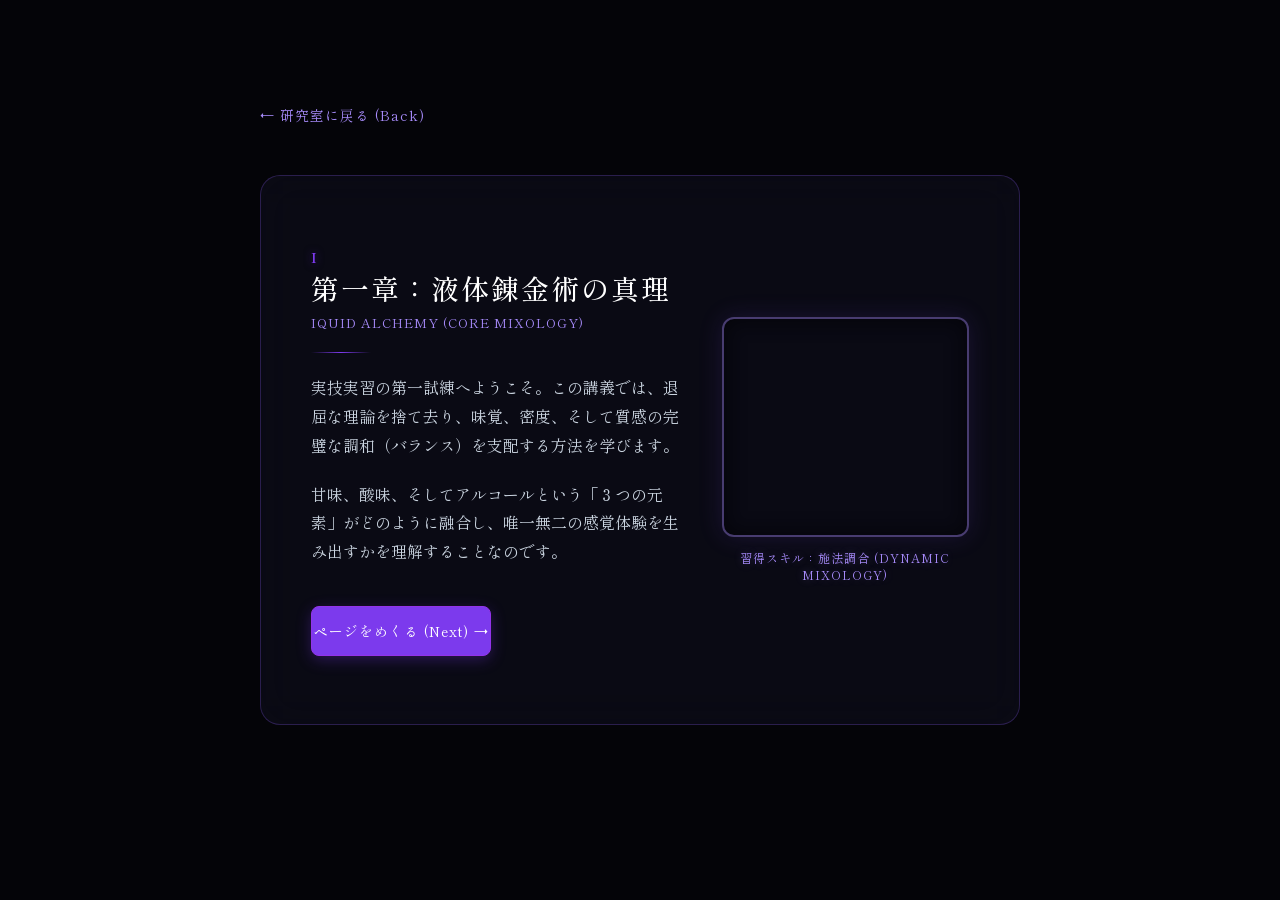
==== aula/aula.html @ bce1d1b7 "fix: corrige duplicação da função aceitarDestino e rota" ====
<!DOCTYPE html>
<html lang="ja">
<head>
    <meta charset="UTF-8">
    <meta name="viewport" content="width=device-width, initial-scale=1.0">
    <title>Aula 01: カクテルの基礎</title>
    <link rel="preconnect" href="https://fonts.googleapis.com">
    <link rel="preconnect" href="https://fonts.gstatic.com" crossorigin>
    <link href="https://fonts.googleapis.com/css2?family=Shippori+Mincho:wght@400;500;700&display=swap" rel="stylesheet">
    <link rel="stylesheet" href="aula.css">
</head>
<body>

    <audio id="somAmbiente" loop>
        <source src="/Alchemy-Lab/audio/coco-begins-his-journey.mp3" type="audio/mpeg">
    </audio>
    <audio id="somPagina">
        <source src="/Alchemy-Lab/audio/creatorshome-turn-a-page-336933.mp3" type="audio/mpeg">
    </audio>
    <audio id="somSorteio">
        <source src="/Alchemy-Lab/audio/freesound_community-073088_2d6-rolling-dice-37051.mp3" type="audio/mpeg">
    </audio>

    <div class="container-grimorio">
        <a href="/Alchemy-Lab//laboratorio.html" class="btn-voltar-lab">← 研究室に戻る (Back)</a>

        <div class="livro-recipiente">
            
            <div class="pagina-livro ativa" id="pag1">
                <div class="columna-esquerda">
                    <span class="numero-pagina">I</span>
                    <h2>第一章：液体錬金術の真理</h2>
                    <p class="subtitulo">iquid Alchemy (Core Mixology)</p>
                    <hr class="divisor-magico">
                    
                    <div class="texto-pagina">
                        <p>実技実習の第一試練へようこそ。この講義では、退屈な理論を捨て去り、味覚、密度、そして質感の完璧な調和（バランス）を支配する方法を学びます。</p>
                        <p>甘味、酸味、そしてアルコールという「３つの元素」がどのように融合し、唯一無二の感覚体験を生み出すかを理解することなのです。</p>
                    </div>
                    
                    <button class="btn-passar" onclick="avancarPagina('pag2')">ページをめくる (Next) →</button>
                </div>

                <div class="columna-direita">
                    <div class="moldura-habilidade">
                        <video autoplay loop muted playsinline class="video-previa-habilidade">
                            <source src="/Alchemy-Lab/audio/derramando.mp4" type="video/mp4">
                        </video>
                        <div class="brilho-moldura"></div>
                    </div>
                    <span class="legenda-habilidade">習得スキル：施法調合 (Dynamic Mixology)</span>
                </div>
            </div>

            <div class="pagina-livro" id="pag2">
                <div class="columna-esquerda">
                    <span class="numero-pagina">II</span>
                    <h2>第二章：運命の連帯</h2>
                    <p class="subtitulo">The Power of Cooperation</p>
                    <hr class="divisor-magico">
                    
                    <div class="texto-pagina">
                        <p>この試練をよりダイナミックにするため、錬金術はあなたに「協調」を求めます。**これより、全生徒を完全ランダムで２人または３人のチームに編成します！**</p>
                        <p>各チームには専用の錬成台（バンカダ）が与えられ、用意された霊薬のみを使って完全オリジナルのカクテルを創造しなければなりません。</p>
                        
                        <div class="painel-sorteio">
                            <div id="visorSorteio" class="status-sorteio">運命の選択：保留中 (Pending)</div>
                            <button id="btnSorteio" class="btn-secundario" onclick="executarSorteioMistico()">チームの魔力同調を開始する 🔮</button>
                        </div>
                    </div>
                    
                    <div class="botoes-navegacao">
                        <button class="btn-voltar" onclick="avancarPagina('pag1')">← 戻る (back)</button>
                        <button id="btnAvancarPag3" class="btn-passar" style="opacity: 0.3; pointer-events: none;" onclick="avancarPagina('pag3')">次へ進む (Avançar) →</button>
                    </div>
                </div>

                <div class="columna-direita">
                    <div class="moldura-habilidade">
                        <video autoplay loop muted playsinline class="video-previa-habilidade">
                            <source src="/Alchemy-Lab/audio/mexendo-gelo.mp4" type="video/mp4">
                        </video>
                        <div class="brilho-moldura"></div>
                    </div>
                    <span class="legenda-habilidade">システム：協調錬成 (Random Team Formation)</span>
                </div>
            </div>

            <div class="pagina-livro" id="pag3">
                <div class="columna-esquerda">
                    <span class="numero-pagina">III</span>
                    <h2>最終試練：審判の刻</h2>
                    <p class="subtitulo">The Great Judgment</p>
                    <hr class="divisor-magico">
                    
                    <div class="texto-pagina">
                        <p>調合時間が終了した後、すべてのチームが集結し、お互いの創造物を試飲して評価し合います。最終的な評決は、以下の３つの根源的基準に基づいて下されます：</p>
                        
                        <ul class="criterios-lista">
                            <li><strong>👅 味 (flavor)：</strong> 口の中に広がる完璧な調和。</li>
                            <li><strong>👃 香り (Aroma)：</strong> 感覚を刺激する第一印象の芳香。</li>
                            <li><strong>🎨 創造性 (Creativity)：</strong> 独創性と美的な視覚表現。</li>
                        </ul>
                        
                        <p class="alerta-magico">⚠️ <strong>黄金律 (The Golden Rule)：</strong> 今夜、最も優れた<strong>上位３組のカクテル</strong>を錬成したグループのみが、次の高位講義室への立ち入りを許されます！</p>
                    </div>
                    
                    <div class="botoes-navegacao">
                        <button class="btn-voltar" onclick="avancarPagina('pag2')">← 戻る (Back)</button>
                        <button class="btn-concluir" onclick="finalizarGrimorio()">試練開始 (Start Challenge) ⚔️</button>
                    </div>
                </div>

                <div class="columna-direita">
                    <div class="moldura-habilidade">
                        <video autoplay loop muted playsinline class="video-previa-habilidade">
                            <source src="/Alchemy-Lab/audio/coquetel.mp4" type="video/mp4">
                        </video>
                        <div class="brilho-moldura"></div>
                    </div>
                    <span class="legenda-habilidade">試練ルール：三極審判 (Three Criteria)</span>
                </div>
            </div>

        </div>
    </div>

    <script>
        const somAmbiente = document.getElementById("somAmbiente");
        const somPagina = document.getElementById("somPagina");
        const somSorteio = document.getElementById("somSorteio");

        window.onload = () => {
            if(somAmbiente) {
                somAmbiente.volume = 0.08;
                somAmbiente.play().catch(() => {});
            }
        };

        function avancarPagina(proximaPagId) {
            if (somPagina) {
                somPagina.currentTime = 0;
                somPagina.volume = 0.3;
                somPagina.play().catch(() => {});
            }

            document.querySelectorAll('.pagina-livro').forEach(pag => {
                pag.classList.remove('ativa');
            });
            document.getElementById(proximaPagId).classList.add('ativa');
        }

        function executarSorteioMistico() {
    const visor = document.getElementById("visorSorteio");
    const btn = document.getElementById("btnSorteio");
    const btnProximo = document.getElementById("btnAvancarPag3");
    
    if (somSorteio) {
        somSorteio.currentTime = 0;
        somSorteio.volume = 0.25;
        somSorteio.play().catch(() => {});
    }

    btn.style.pointerEvents = "none";
    btn.style.opacity = "0.5";
    
    let contador = 0;
    
    // Efeito visual de "computando e embaralhando" os números de 1 a 26
    const intervalo = setInterval(() => {
        // Gera números aleatórios de 1 a 26 apenas para efeito visual piscando na tela
        const n1 = Math.floor(Math.random() * 26) + 1;
        const n2 = Math.floor(Math.random() * 26) + 1;
        const n3 = Math.floor(Math.random() * 26) + 1;
        
        const telasVisuais = [
            `[ 🧙‍♂️ 魂の結合: ${n1}番 ⇄ ${n2}番 ]`,
            `[ 🔮 魔力計算: ${n1}番 ⇄ ${n2}番 ⇄ ${n3}番 ]`,
            `[ 🧪 チーム選定中... ]`,
            `[ 陣形構築: ${n2}番 ⇄ ${n3}番 ]`
        ];
        
        visor.innerText = telasVisuais[Math.floor(Math.random() * telasVisuais.length)];
        visor.style.color = "#7c3aed";
        contador++;
        
        if(contador > 15) { // Fim do suspense (cerca de 2 segundos)
            clearInterval(intervalo);
            
            // Lógica Real: Decide se o grupo do usuário será uma dupla (2) ou trio (3)
            const tamanhoDoGrupo = Math.random() > 0.5 ? 3 : 2;
            const numerosSorteados = [];
            
            // Sorteia números únicos de 1 a 26 para o grupo
            while(numerosSorteados.length < tamanhoDoGrupo) {
                const numeroAleatorio = Math.floor(Math.random() * 26) + 1;
                if(!numerosSorteados.includes(numeroAleatorio)) {
                    numerosSorteados.push(numeroAleatorio);
                }
            }
            
            // Formata a exibição final baseada no resultado (Dupla ou Trio)
            let resultadoTexto = "";
            if(tamanhoDoGrupo === 2) {
                resultadoTexto = `🔮 運命の二人（二人組）：${numerosSorteados[0]}番 ⇄ ${numerosSorteados[1]}番`;
            } else {
                resultadoTexto = `🔮 三位一体（三人組）：${numerosSorteados[0]}番 ⇄ ${numerosSorteados[1]}番 ⇄ ${numerosSorteados[2]}番`;
            }
            
            visor.innerText = resultadoTexto;
            visor.style.color = "#34d399"; // Verde de sucesso
            visor.style.textShadow = "0 0 10px rgba(52, 211, 153, 0.4)";
            
            // Libera o botão de avançar página
            btnProximo.style.opacity = "1";
            btnProximo.style.pointerEvents = "all";
        }
    }, 120);
}

        function finalizarGrimorio() {
            alert("錬成の準備を始めよ！己の錬成台（バンカダ）へ向かうがいい。");
            localStorage.setItem("aula1_concluida", "true");
            window.location.href = "/laboratorio/laboratorio.html"; 
        }
    </script>
</body>
</html>
---- aula/aula.css ----
/* ==========================================================================
   CONFIGURAÇÕES GERAIS DA TELA DA AULA
   ========================================================================== */
* {
    margin: 0;
    padding: 0;
    box-sizing: border-box;
}

body {
    width: 100%;
    height: 100vh;
    background: #040408; /* Um tom ligeiramente mais escuro que o laboratório */
    font-family: "Shippori Mincho", "Yu Mincho", "MS Mincho", serif;
    color: #e2e8f0;
    overflow: hidden;
    display: flex;
    justify-content: center;
    align-items: center;
}

/* CONTAINER PRINCIPAL CENTRALIZADO */
.container-grimorio {
    position: relative;
    width: 100%;
    max-width: 800px;
    padding: 20px;
    display: flex;
    flex-direction: column;
    align-items: center;
}

/* BOTÃO VOLTAR (DISCRETO NO TOPO) */
.btn-voltar-lab {
    position: absolute;
    top: -50px;
    left: 20px;
    color: #a78bfa;
    text-decoration: none;
    font-size: 14px;
    letter-spacing: 1px;
    transition: color 0.3s, transform 0.2s;
}

.btn-voltar-lab:hover {
    color: #c084fc;
    transform: translateX(-3px);
}
/* CONTAINER DE SORTEIO MÍSTICO */
.painel-sorteio {
    background: rgba(0, 0, 0, 0.3);
    border: 1px dashed rgba(124, 58, 237, 0.3);
    padding: 25px;
    border-radius: 12px;
    margin-top: 25px;
    display: flex;
    flex-direction: column;
    align-items: center;
    gap: 15px;
}

.status-sorteio {
    font-size: 16px;
    color: #a78bfa;
    letter-spacing: 1px;
    font-weight: 500;
    transition: all 0.3s;
}

.btn-secundario {
    background: transparent;
    border: 1px solid #7c3aed;
    color: #c084fc;
    padding: 12px 24px;
    font-family: "Shippori Mincho", serif;
    border-radius: 6px;
    cursor: pointer;
    font-size: 13px;
    letter-spacing: 1px;
    box-shadow: 0 0 10px rgba(124, 58, 237, 0.1);
    transition: all 0.3s;
}

.btn-secundario:hover {
    background: rgba(124, 58, 237, 0.1);
    box-shadow: 0 0 15px rgba(124, 58, 237, 0.3);
    transform: scale(1.02);
}
/* ==========================================================================
   ESTILIZAÇÃO DO GRIMÓRIO (O LIVRO)
   ========================================================================== */
.livro-recipiente {
    width: 100%;
    max-width: 1050px; /* Aumentamos um pouco a largura para caber o vídeo */
    min-height: 550px;
    background: rgba(13, 13, 25, 0.75);
    border: 1px solid rgba(139, 92, 246, 0.25);
    border-radius: 20px;
    backdrop-filter: blur(20px);
    padding: 40px 50px;
    display: flex;
}

/* CONTROLE DE EXIBIÇÃO DAS PÁGINAS */
.pagina-livro {
    display: none; /* Esconde por padrão */
    width: 100%;
    flex-direction: column;
    align-items: center;
    text-align: center;
}

/* Classe ativada pelo JavaScript para virar a página */
.pagina-livro.ativa {
    display: flex;
    flex-direction: row; /* Lado a lado */
    align-items: center;
    justify-content: space-between;
    gap: 40px;
    width: 100%;
}

/* NUMERAÇÃO ROMANA NO TOPO */
.numero-pagina {
    font-size: 14px;
    color: #7c3aed;
    letter-spacing: 2px;
    margin-bottom: 10px;
    font-weight: bold;
    text-shadow: 0 0 8px rgba(124, 58, 237, 0.5);
}

.columna-esquerda {
    flex: 1.2;
    text-align: left; /* Texto alinhado a esquerda fica mais elegante com vídeo ao lado */
}
.columna-esquerda .divisor-magico {
    margin: 20px 0; /* Alinha o divisor à esquerda */
}
.columna-direita {
    flex: 0.8;
    display: flex;
    flex-direction: column;
    align-items: center;
    justify-content: center;
}

.moldura-habilidade {
    position: relative;
    width: 100%;
    max-width: 340px;
    height: 220px;
    border-radius: 12px;
    border: 2px solid rgba(167, 139, 250, 0.4);
    box-shadow: 0 0 25px rgba(139, 92, 246, 0.15), inset 0 0 20px rgba(0,0,0,0.6);
    overflow: hidden;
}

.video-previa-habilidade {
    width: 100%;
    height: 100%;
    object-fit: cover; /* Faz o vídeo preencher a moldura perfeitamente */
    opacity: 0.85;
    transition: opacity 0.3s;
}

.moldura-habilidade:hover .video-previa-habilidade {
    opacity: 1; /* Brilha mais ao passar o mouse */
}

/* Legenda abaixo do vídeo */
.legenda-habilidade {
    margin-top: 12px;
    font-size: 12px;
    color: #a78bfa;
    letter-spacing: 1px;
    text-transform: uppercase;
    text-shadow: 0 0 8px rgba(167, 139, 250, 0.3);
}

/* TÍTULOS E SUBTÍTULOS MÍSTICOS */
.pagina-livro h2 {
    font-size: 28px;
    font-weight: 500;
    letter-spacing: 2px;
    color: #ffffff;
    margin-bottom: 5px;
}

.subtitulo {
    font-size: 13px;
    color: #a78bfa;
    letter-spacing: 1px;
    text-transform: uppercase;
}

/* DIVISOR DE PÁGINA ESTILIZADO */
.divisor-magico {
    width: 60px;
    border: 0;
    height: 1px;
    background: linear-gradient(to right, transparent, #7c3aed, transparent);
    margin: 25px 0;
}

/* BLOCO DE TEXTO NARRATIVO */
.texto-pagina {
    font-size: 16px;
    line-height: 1.8;
    color: #cbd5e1;
    max-width: 620px;
    margin-bottom: 40px;
}

.texto-pagina p {
    margin-bottom: 20px;
}

.texto-pagina strong {
    color: #f43f5e; /* Destaca palavras cruciais como a regra de trios */
}

/* ESTRUTURA DOS CRITÉRIOS DE AVALIAÇÃO */
.criterios-lista {
    list-style: none;
    text-align: left;
    max-width: 400px;
    margin: 25px auto;
    padding-left: 10px;
}

.criterios-lista li {
    font-size: 15px;
    margin-bottom: 12px;
    color: #94a3b8;
}

.criterios-lista strong {
    color: #34d399; /* Verde neon para os critérios de sucesso */
}

/* CAIXA DE AVISO (REGRA DE OURO) */
.alerta-magico {
    background: rgba(244, 63, 94, 0.05);
    border: 1px solid rgba(244, 63, 94, 0.15);
    padding: 15px 20px;
    border-radius: 8px;
    font-size: 14px;
    margin-top: 30px;
    border-left: 3px solid #f43f5e;
}

/* ==========================================================================
   SISTEMA DE BOTÕES DO GRIMÓRIO
   ========================================================================== */
.botoes-navegacao {
    display: flex;
    gap: 20px;
    width: 100%;
    justify-content: center;
}

/* BOTÃO PADRÃO PARA AVANÇAR */
.btn-passar, .btn-concluir, .btn-voltar {
    height: 50px;
    border-radius: 8px;
    font-size: 14px;
    cursor: pointer;
    outline: none;
    font-family: "Shippori Mincho", serif;
    letter-spacing: 1px;
    transition: all 0.3s cubic-bezier(0.2, 0.8, 0.2, 1);
}

.btn-passar {
    width: 180px;
    background: #7c3aed;
    border: 1px solid #9333ea;
    color: white;
    box-shadow: 0 4px 15px rgba(124, 58, 237, 0.3);
}

.btn-passar:hover {
    background: #6d28d9;
    transform: translateY(-2px);
    box-shadow: 0 6px 20px rgba(124, 58, 237, 0.45);
}

/* BOTÃO DE RETROCEDER PÁGINA */
.btn-voltar {
    width: 130px;
    background: transparent;
    border: 1px solid rgba(148, 163, 184, 0.3);
    color: #94a3b8;
}

.btn-voltar:hover {
    background: rgba(255, 255, 255, 0.03);
    color: white;
    border-color: rgba(255, 255, 255, 0.3);
}

/* BOTÃO FINAL DE SUBMISSÃO (DESAFIO) */
.btn-concluir {
    width: 220px;
    background: #10b981; /* Verde esmeralda para ativação */
    border: 1px solid #059669;
    color: white;
    font-weight: bold;
    box-shadow: 0 4px 15px rgba(16, 185, 129, 0.3);
}

.btn-concluir:hover {
    background: #059669;
    transform: translateY(-2px);
    box-shadow: 0 6px 20px rgba(16, 185, 129, 0.5);
}

/* ==========================================================================
   ANIMAÇÃO MÍSTICA DE TRANSIÇÃO (FADE IN + SLIDE)
   ========================================================================== */
@keyframes virarPagina {
    from {
        opacity: 0;
        transform: translateY(10px) scale(0.99);
    }
    to {
        opacity: 1;
        transform: translateY(0) scale(1);
    }
}
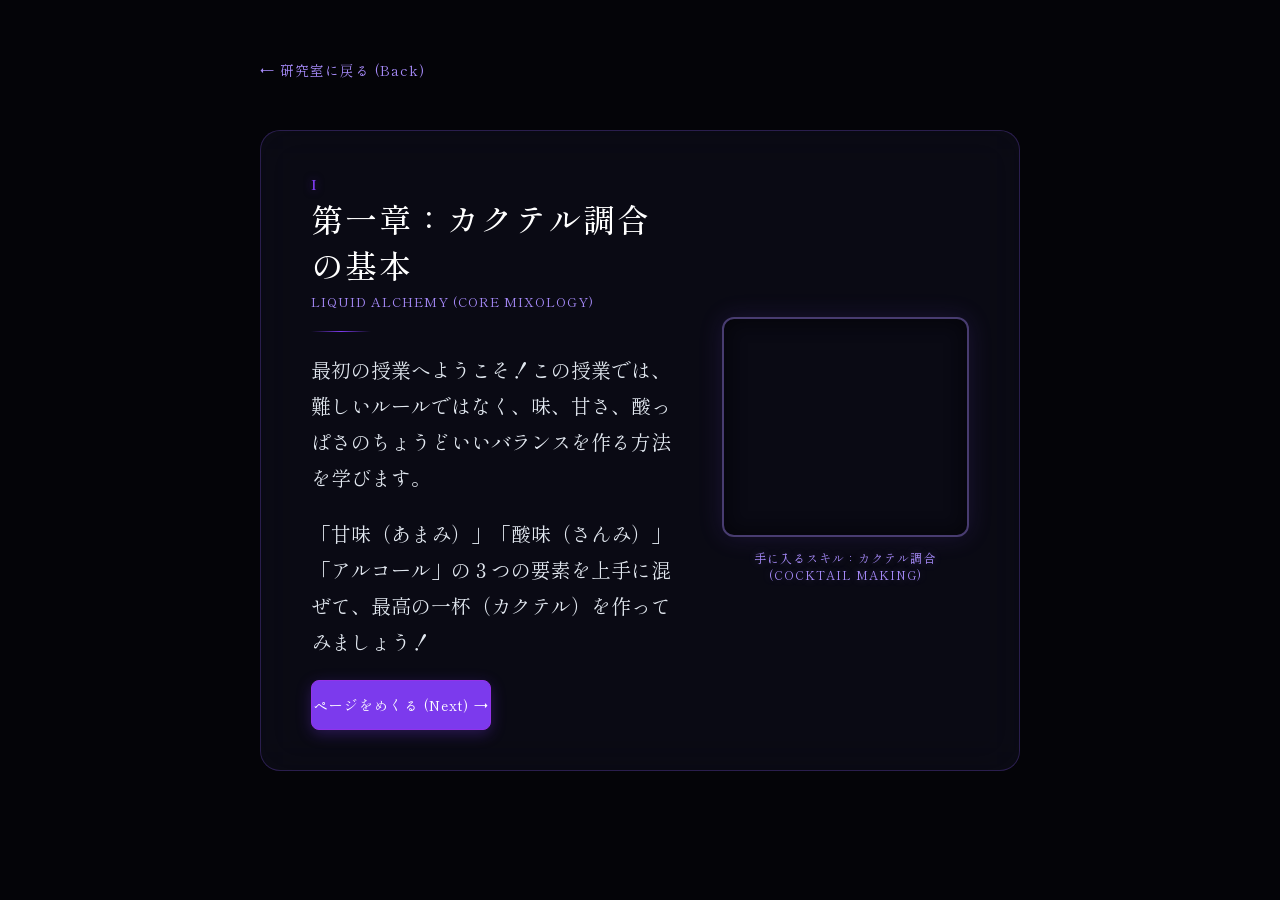
==== commit 34dab7d9: "fix: corrige duplicação da função aceitarDestino e rota" ====
--- a/aula/aula.html
+++ b/aula/aula.html
@@ -12,30 +12,31 @@
 <body>
 
     <audio id="somAmbiente" loop>
-        <source src="/Alchemy-Lab/audio/coco-begins-his-journey.mp3" type="audio/mpeg">
+        <source src="universfield-a-calm-ambient-atmosphere-158464.mp3" type="audio/mpeg">
     </audio>
     <audio id="somPagina">
-        <source src="/Alchemy-Lab/audio/creatorshome-turn-a-page-336933.mp3" type="audio/mpeg">
+        <source src="creatorshome-turn-a-page-336933.mp3" type="audio/mpeg">
     </audio>
     <audio id="somSorteio">
-        <source src="/Alchemy-Lab/audio/freesound_community-073088_2d6-rolling-dice-37051.mp3" type="audio/mpeg">
+        <source src="freesound_community-073088_2d6-rolling-dice-37051.mp3" type="audio/mpeg">
     </audio>
 
     <div class="container-grimorio">
-        <a href="/Alchemy-Lab//laboratorio.html" class="btn-voltar-lab">← 研究室に戻る (Back)</a>
+        <a href="../laboratorio/laboratorio.html" class="btn-voltar-lab">← 研究室に戻る (Back)</a>
 
         <div class="livro-recipiente">
             
+            <!-- PAGINA 1 -->
             <div class="pagina-livro ativa" id="pag1">
                 <div class="columna-esquerda">
                     <span class="numero-pagina">I</span>
-                    <h2>第一章：液体錬金術の真理</h2>
-                    <p class="subtitulo">iquid Alchemy (Core Mixology)</p>
+                    <h2>第一章：カクテル調合の基本</h2>
+                    <p class="subtitulo">Liquid Alchemy (Core Mixology)</p>
                     <hr class="divisor-magico">
                     
                     <div class="texto-pagina">
-                        <p>実技実習の第一試練へようこそ。この講義では、退屈な理論を捨て去り、味覚、密度、そして質感の完璧な調和（バランス）を支配する方法を学びます。</p>
-                        <p>甘味、酸味、そしてアルコールという「３つの元素」がどのように融合し、唯一無二の感覚体験を生み出すかを理解することなのです。</p>
+                        <p>最初の授業へようこそ！この授業では、難しいルールではなく、味、甘さ、酸っぱさのちょうどいいバランスを作る方法を学びます。</p>
+                        <p>「甘味（あまみ）」「酸味（さんみ）」「アルコール」の３つの要素を上手に混ぜて、最高の一杯（カクテル）を作ってみましょう！</p>
                     </div>
                     
                     <button class="btn-passar" onclick="avancarPagina('pag2')">ページをめくる (Next) →</button>
@@ -44,65 +45,78 @@
                 <div class="columna-direita">
                     <div class="moldura-habilidade">
                         <video autoplay loop muted playsinline class="video-previa-habilidade">
-                            <source src="/Alchemy-Lab/audio/derramando.mp4" type="video/mp4">
+                            <source src="derramando.mp4" type="video/mp4">
                         </video>
                         <div class="brilho-moldura"></div>
                     </div>
-                    <span class="legenda-habilidade">習得スキル：施法調合 (Dynamic Mixology)</span>
+                    <span class="legenda-habilidade">手に入るスキル：カクテル調合 (Cocktail Making)</span>
                 </div>
             </div>
 
+            <!-- PAGINA 2 (SORTEIO + QUIZ) -->
             <div class="pagina-livro" id="pag2">
                 <div class="columna-esquerda">
                     <span class="numero-pagina">II</span>
-                    <h2>第二章：運命の連帯</h2>
+                    <h2>第二章：チームの決定とミニクイズ</h2>
                     <p class="subtitulo">The Power of Cooperation</p>
                     <hr class="divisor-magico">
                     
                     <div class="texto-pagina">
-                        <p>この試練をよりダイナミックにするため、錬金術はあなたに「協調」を求めます。**これより、全生徒を完全ランダムで２人または３人のチームに編成します！**</p>
-                        <p>各チームには専用の錬成台（バンカダ）が与えられ、用意された霊薬のみを使って完全オリジナルのカクテルを創造しなければなりません。</p>
+                        <p>今回の授業を楽しくするために、みんなで協力しましょう！**これから、ランダムで2人または3人のチームを作ります！**</p>
+                        <p>チームで協力して、準備された材料（ざいりょう）だけを使って、オリジナルのカクテルを作ってください。</p>
                         
-                        <div class="painel-sorteio">
-                            <div id="visorSorteio" class="status-sorteio">運命の選択：保留中 (Pending)</div>
-                            <button id="btnSorteio" class="btn-secundario" onclick="executarSorteioMistico()">チームの魔力同調を開始する 🔮</button>
+                        <!-- Painel de Sorteio -->
+                        <div class="painel-sorteio" id="painelSorteio">
+                            <div id="visorSorteio" class="status-sorteio">運命の選択：ボタンを押してください</div>
+                            <button id="btnSorteio" class="btn-secundario" onclick="executarSorteioMistico()">チームを決める 🔮</button>
                         </div>
-                    </div>
-                    
-                    <div class="botoes-navegacao">
+
+                        <!-- Painel do Quiz (Inicia Escondido) -->
+                        <div id="painelQuiz" class="painel-sorteio" style="display: none; margin-top: 15px; text-align: left; background: rgba(0,0,0,0.2); padding: 15px; border-radius: 8px;">
+                            <h3 style="color: #7c3aed; margin-top: 0; font-size: 1.1rem;">🧪 チーム魔力テスト (Mini Quiz)</h3>
+                            <div id="containerQuestao">
+                                <p id="textoPergunta" style="font-weight: bold; margin-bottom: 10px;"></p>
+                                <div id="opcoesResposta" style="display: flex; flex-direction: column; gap: 8px;"></div>
+                            </div>
+                            <div id="resultadoQuiz" style="margin-top: 10px; font-weight: bold; text-align: center;"></div>
+                        </div>
+                    </div>
+                    
+                    <div class="botoes-navegacao" style="margin-top: 15px;">
                         <button class="btn-voltar" onclick="avancarPagina('pag1')">← 戻る (back)</button>
-                        <button id="btnAvancarPag3" class="btn-passar" style="opacity: 0.3; pointer-events: none;" onclick="avancarPagina('pag3')">次へ進む (Avançar) →</button>
+                        <button id="btnAvancarPag3" class="btn-passar" style="opacity: 0.3; pointer-events: none;" onclick="avancarPagina('pag3')">次へ進む (Next) →</button>
                     </div>
                 </div>
 
                 <div class="columna-direita">
                     <div class="moldura-habilidade">
                         <video autoplay loop muted playsinline class="video-previa-habilidade">
-                            <source src="/Alchemy-Lab/audio/mexendo-gelo.mp4" type="video/mp4">
+                            <source src="mexendo-gelo.mp4" type="video/mp4">
                         </video>
                         <div class="brilho-moldura"></div>
                     </div>
-                    <span class="legenda-habilidade">システム：協調錬成 (Random Team Formation)</span>
+                    <span class="legenda-habilidade">システム：チーム決め (Random Team)</span>
                 </div>
             </div>
 
+            <!-- PAGINA 3 -->
             <div class="pagina-livro" id="pag3">
                 <div class="columna-esquerda">
                     <span class="numero-pagina">III</span>
-                    <h2>最終試練：審判の刻</h2>
+                    <h2>最終試練：みんなで評価する</h2>
                     <p class="subtitulo">The Great Judgment</p>
                     <hr class="divisor-magico">
                     
                     <div class="texto-pagina">
-                        <p>調合時間が終了した後、すべてのチームが集結し、お互いの創造物を試飲して評価し合います。最終的な評決は、以下の３つの根源的基準に基づいて下されます：</p>
+                        <p>カクテルを作ったあと、みんなで飲み比べて、お互いに評価（ひょうか）します。ポイントは次の３つです：</p>
                         
                         <ul class="criterios-lista">
-                            <li><strong>👅 味 (flavor)：</strong> 口の中に広がる完璧な調和。</li>
-                            <li><strong>👃 香り (Aroma)：</strong> 感覚を刺激する第一印象の芳香。</li>
-                            <li><strong>🎨 創造性 (Creativity)：</strong> 独創性と美的な視覚表現。</li>
+                            <li><strong>👅 味 (Taste)：</strong> ちょうどいい甘さとおいしさ。</li>
+                            <li><strong>👃 香り (Aroma)：</strong> 食欲をそそる良い匂い。</li>
+                            <li><strong>🎨 見た目 (Look)：</strong> きれいで面白い見た目。</li>
                         </ul>
                         
-                        <p class="alerta-magico">⚠️ <strong>黄金律 (The Golden Rule)：</strong> 今夜、最も優れた<strong>上位３組のカクテル</strong>を錬成したグループのみが、次の高位講義室への立ち入りを許されます！</p>
+                        <p class="alerta-magico" style="font-size: 0.9rem;">⚠️ <strong>ルール：</strong> 今日、一番素晴らしいカクテルを作った上位3チームが、次のステップに進むことができます！</p>
                     </div>
                     
                     <div class="botoes-navegacao">
@@ -114,11 +128,11 @@
                 <div class="columna-direita">
                     <div class="moldura-habilidade">
                         <video autoplay loop muted playsinline class="video-previa-habilidade">
-                            <source src="/Alchemy-Lab/audio/coquetel.mp4" type="video/mp4">
+                            <source src="coquetel.mp4" type="video/mp4">
                         </video>
                         <div class="brilho-moldura"></div>
                     </div>
-                    <span class="legenda-habilidade">試練ルール：三極審判 (Three Criteria)</span>
+                    <span class="legenda-habilidade">試練ルール：3つの評価ポイント</span>
                 </div>
             </div>
 
@@ -149,79 +163,171 @@
             });
             document.getElementById(proximaPagId).classList.add('ativa');
         }
-
+// --- SISTEMA DE QUIZ ---
+        let perguntaAtual = 0;
+        let acertos = 0;
+
+        const perguntasQuiz = [
+            {
+                q: "Q1: カクテルのベース（Base）とは何のこと？",
+                options: ["氷のこと", "主役（メイン）になるお酒", "使うコップ（グラス）"],
+                correct: 1
+            },
+            {
+                q: "Q2: お酒とジュースを混ぜるために使う、カクテルの道具はどれ？",
+                options: ["シェーカー", "大きいスプーン", "ストロー"],
+                correct: 0
+            },
+            {
+                q: "Q3: カクテルを冷たくするために、最初にグラスに入れるものは？",
+                options: ["お湯", "塩", "氷"],
+                correct: 2
+            }
+        ];
+
+        // 1. Criamos a função verificarResposta primeiro
+        window.verificarResposta = function(escolha) {
+            if (escolha === perguntasQuiz[perguntaAtual].correct) {
+                acertos++;
+            }
+            perguntaAtual++;
+            mostrarProximaPergunta();
+        }
+
+        // 2. Depois criamos a função que renderiza as perguntas na tela
+        window.mostrarProximaPergunta = function() {
+            const container = document.getElementById("containerQuestao");
+            const textoPerg = document.getElementById("textoPergunta");
+            const divOpcoes = document.getElementById("opcoesResposta");
+
+            if (perguntaAtual < perguntasQuiz.length) {
+                const dados = perguntasQuiz[perguntaAtual];
+                textoPerg.innerText = dados.q;
+                divOpcoes.innerHTML = "";
+
+                dados.options.forEach((opt, idx) => {
+                    const btnOpt = document.createElement("button");
+                    btnOpt.innerText = opt;
+                    btnOpt.className = "btn-secundario";
+                    btnOpt.style.width = "100%";
+                    btnOpt.style.margin = "2px 0";
+                    btnOpt.style.fontSize = "0.9rem";
+                    btnOpt.style.padding = "6px";
+                    
+                    // Associamos a função que agora já está declarada e visível globalmente
+                    btnOpt.onclick = () => verificarResposta(idx);
+                    
+                    divOpcoes.appendChild(btnOpt);
+                });
+            } else {
+                // Fim do Quiz
+                container.style.display = "none";
+                const resultado = document.getElementById("resultadoQuiz");
+                
+                // Calcula bônus: 1 acerto = 11%, 2 = 22%, 3 = 33%
+                let bonus = 0;
+                if (acertos === 1) bonus = 11;
+                if (acertos === 2) bonus = 22;
+                if (acertos === 3) bonus = 33;
+
+                // SALVA O BÔNUS NO LOCALSTORAGE PARA O LAB CONSEGUIR LER
+                localStorage.setItem("bonus_quiz_aula1", bonus.toString());
+
+                resultado.innerHTML = `
+                    <p style="color: #34d399; margin: 5px 0;">✨ クイズ終了！正解数: ${acertos}/${perguntasQuiz.length}</p>
+                    <p style="color: #7c3aed; font-size: 1.1rem; text-shadow: 0 0 5px rgba(124,58,237,0.3)">
+                        🔥 チームの魔力同調率がアップした！
+                    </p>
+                `;
+
+                // Libera o botão de avançar de vez
+                const btnProximo = document.getElementById("btnAvancarPag3");
+                btnProximo.style.opacity = "1";
+                btnProximo.style.pointerEvents = "all";
+            }
+        }
+        // --- SORTEIO MÍSTICO ---
         function executarSorteioMistico() {
-    const visor = document.getElementById("visorSorteio");
-    const btn = document.getElementById("btnSorteio");
-    const btnProximo = document.getElementById("btnAvancarPag3");
-    
-    if (somSorteio) {
-        somSorteio.currentTime = 0;
-        somSorteio.volume = 0.25;
-        somSorteio.play().catch(() => {});
-    }
-
-    btn.style.pointerEvents = "none";
-    btn.style.opacity = "0.5";
-    
-    let contador = 0;
-    
-    // Efeito visual de "computando e embaralhando" os números de 1 a 26
-    const intervalo = setInterval(() => {
-        // Gera números aleatórios de 1 a 26 apenas para efeito visual piscando na tela
-        const n1 = Math.floor(Math.random() * 26) + 1;
-        const n2 = Math.floor(Math.random() * 26) + 1;
-        const n3 = Math.floor(Math.random() * 26) + 1;
-        
-        const telasVisuais = [
-            `[ 🧙‍♂️ 魂の結合: ${n1}番 ⇄ ${n2}番 ]`,
-            `[ 🔮 魔力計算: ${n1}番 ⇄ ${n2}番 ⇄ ${n3}番 ]`,
-            `[ 🧪 チーム選定中... ]`,
-            `[ 陣形構築: ${n2}番 ⇄ ${n3}番 ]`
-        ];
-        
-        visor.innerText = telasVisuais[Math.floor(Math.random() * telasVisuais.length)];
-        visor.style.color = "#7c3aed";
-        contador++;
-        
-        if(contador > 15) { // Fim do suspense (cerca de 2 segundos)
-            clearInterval(intervalo);
-            
-            // Lógica Real: Decide se o grupo do usuário será uma dupla (2) ou trio (3)
-            const tamanhoDoGrupo = Math.random() > 0.5 ? 3 : 2;
-            const numerosSorteados = [];
-            
-            // Sorteia números únicos de 1 a 26 para o grupo
-            while(numerosSorteados.length < tamanhoDoGrupo) {
-                const numeroAleatorio = Math.floor(Math.random() * 26) + 1;
-                if(!numerosSorteados.includes(numeroAleatorio)) {
-                    numerosSorteados.push(numeroAleatorio);
+            const visor = document.getElementById("visorSorteio");
+            const btn = document.getElementById("btnSorteio");
+            
+            if (somSorteio) {
+                somSorteio.currentTime = 0;
+                somSorteio.volume = 0.25;
+                somSorteio.play().catch(() => {});
+            }
+
+            btn.style.pointerEvents = "none";
+            btn.style.opacity = "0.5";
+            
+            let contador = 0;
+            
+            const intervalo = setInterval(() => {
+                const n1 = Math.floor(Math.random() * 26) + 1;
+                const n2 = Math.floor(Math.random() * 26) + 1;
+                const n3 = Math.floor(Math.random() * 26) + 1;
+                
+                const telasVisuais = [
+                    `[ 🧙‍♂️ メンバーを 選んでいます... ]`,
+                    `[ 🔮 魔力チェック: ${n1}番 ⇄ ${n2}番 ]`,
+                    `[ 🧪 チームを 作っています... ]`
+                ];
+                
+                visor.innerText = telasVisuais[Math.floor(Math.random() * telasVisuais.length)];
+                visor.style.color = "#7c3aed";
+                contador++;
+                
+                if(contador > 15) { 
+                    clearInterval(intervalo);
+                    
+                    const tamanhoDoGrupo = Math.random() > 0.5 ? 3 : 2;
+                    const numerosSorteados = [];
+                    
+                    while(numerosSorteados.length < tamanhoDoGrupo) {
+                        const numeroAleatorio = Math.floor(Math.random() * 26) + 1;
+                        if(!numerosSorteados.includes(numeroAleatorio)) {
+                            numerosSorteados.push(numeroAleatorio);
+                        }
+                    }
+                    
+                    let resultadoTexto = "";
+                    if(tamanhoDoGrupo === 2) {
+                        resultadoTexto = `🔮 運命のペア（2人組）：${numerosSorteados[0]}番 ⇄ ${numerosSorteados[1]}番`;
+                    } else {
+                        resultadoTexto = `🔮 運命のトリオ（3人組）：${numerosSorteados[0]}番 ⇄ ${numerosSorteados[1]}番 ⇄ ${numerosSorteados[2]}番`;
+                    }
+                    
+                    visor.innerText = resultadoTexto;
+                    visor.style.color = "#34d399"; 
+                    visor.style.textShadow = "0 0 10px rgba(52, 211, 153, 0.4)";
+                    
+                    // Esconde botão de sorteio e abre o painel do Quiz!
+                    btn.style.display = "none";
+                    document.getElementById("painelQuiz").style.display = "block";
+                    mostrarProximaPergunta();
                 }
-            }
-            
-            // Formata a exibição final baseada no resultado (Dupla ou Trio)
-            let resultadoTexto = "";
-            if(tamanhoDoGrupo === 2) {
-                resultadoTexto = `🔮 運命の二人（二人組）：${numerosSorteados[0]}番 ⇄ ${numerosSorteados[1]}番`;
-            } else {
-                resultadoTexto = `🔮 三位一体（三人組）：${numerosSorteados[0]}番 ⇄ ${numerosSorteados[1]}番 ⇄ ${numerosSorteados[2]}番`;
-            }
-            
-            visor.innerText = resultadoTexto;
-            visor.style.color = "#34d399"; // Verde de sucesso
-            visor.style.textShadow = "0 0 10px rgba(52, 211, 153, 0.4)";
-            
-            // Libera o botão de avançar página
-            btnProximo.style.opacity = "1";
-            btnProximo.style.pointerEvents = "all";
-        }
-    }, 120);
-}
-
+            }, 120);
+        }
+
+        // --- FINALIZAR GRIMÓRIO ---
         function finalizarGrimorio() {
             alert("錬成の準備を始めよ！己の錬成台（バンカダ）へ向かうがいい。");
+            
             localStorage.setItem("aula1_concluida", "true");
-            window.location.href = "/laboratorio/laboratorio.html"; 
+            
+            // Pausa as mídias para evitar travamentos
+            document.querySelectorAll('audio, video').forEach(media => {
+                media.pause();
+                media.src = "";
+                media.load();
+            });
+
+            const urlDestino = "../laboratorio/laboratorio.html";
+            window.location.href = urlDestino; 
+            
+            setTimeout(() => {
+                window.location.replace(urlDestino);
+            }, 100);
         }
     </script>
 </body>
--- a/aula/aula.css
+++ b/aula/aula.css
@@ -46,6 +46,7 @@
     color: #c084fc;
     transform: translateX(-3px);
 }
+
 /* CONTAINER DE SORTEIO MÍSTICO */
 .painel-sorteio {
     background: rgba(0, 0, 0, 0.3);
@@ -86,6 +87,7 @@
     box-shadow: 0 0 15px rgba(124, 58, 237, 0.3);
     transform: scale(1.02);
 }
+
 /* ==========================================================================
    ESTILIZAÇÃO DO GRIMÓRIO (O LIVRO)
    ========================================================================== */
@@ -134,9 +136,11 @@
     flex: 1.2;
     text-align: left; /* Texto alinhado a esquerda fica mais elegante com vídeo ao lado */
 }
+
 .columna-esquerda .divisor-magico {
     margin: 20px 0; /* Alinha o divisor à esquerda */
 }
+
 .columna-direita {
     flex: 0.8;
     display: flex;
@@ -180,7 +184,7 @@
 
 /* TÍTULOS E SUBTÍTULOS MÍSTICOS */
 .pagina-livro h2 {
-    font-size: 28px;
+    font-size: 32px; /* Aumentado para melhor legibilidade */
     font-weight: 500;
     letter-spacing: 2px;
     color: #ffffff;
@@ -204,15 +208,9 @@
 }
 
 /* BLOCO DE TEXTO NARRATIVO */
-.texto-pagina {
-    font-size: 16px;
-    line-height: 1.8;
-    color: #cbd5e1;
-    max-width: 620px;
-    margin-bottom: 40px;
-}
-
 .texto-pagina p {
+    font-size: 1.25rem !important; /* Aumentado para fácil leitura N3 */
+    line-height: 1.8; /* Mais espaçamento */
     margin-bottom: 20px;
 }
 
@@ -224,13 +222,13 @@
 .criterios-lista {
     list-style: none;
     text-align: left;
-    max-width: 400px;
-    margin: 25px auto;
+    max-width: 450px;
+    margin: 25px 0;
     padding-left: 10px;
 }
 
 .criterios-lista li {
-    font-size: 15px;
+    font-size: 1.15rem !important; /* Aumentado para acessibilidade */
     margin-bottom: 12px;
     color: #94a3b8;
 }
@@ -245,9 +243,10 @@
     border: 1px solid rgba(244, 63, 94, 0.15);
     padding: 15px 20px;
     border-radius: 8px;
-    font-size: 14px;
+    font-size: 1.05rem !important; /* Aumentado */
     margin-top: 30px;
     border-left: 3px solid #f43f5e;
+    line-height: 1.6;
 }
 
 /* ==========================================================================
@@ -314,6 +313,45 @@
     background: #059669;
     transform: translateY(-2px);
     box-shadow: 0 6px 20px rgba(16, 185, 129, 0.5);
+}
+
+/* ==========================================================================
+   ESTILOS ADICIONAIS EXCLUSIVOS DO MINI QUIZ (O QUE ESTAVA FALTANDO!)
+   ========================================================================== */
+#painelQuiz {
+    animation: virarPagina 0.4s ease-out;
+}
+
+#textoPergunta {
+    font-size: 1.25rem !important; /* Pergunta em destaque */
+    color: #ffffff;
+    font-weight: 500;
+    margin-bottom: 15px;
+}
+
+#opcoesResposta button {
+    font-size: 1.1rem !important; /* Opções fáceis de ler */
+    padding: 12px 15px !important;
+    text-align: left;
+    background: rgba(255, 255, 255, 0.03);
+    border: 1px solid rgba(124, 58, 237, 0.2);
+    color: #e2e8f0;
+    border-radius: 8px;
+    cursor: pointer;
+    transition: all 0.25s ease;
+}
+
+#opcoesResposta button:hover {
+    background: rgba(124, 58, 237, 0.15);
+    border-color: #7c3aed;
+    color: #ffffff;
+    transform: translateX(4px);
+}
+
+#resultadoQuiz p {
+    font-size: 1.2rem !important;
+    font-weight: bold;
+    margin-top: 10px;
 }
 
 /* ==========================================================================
